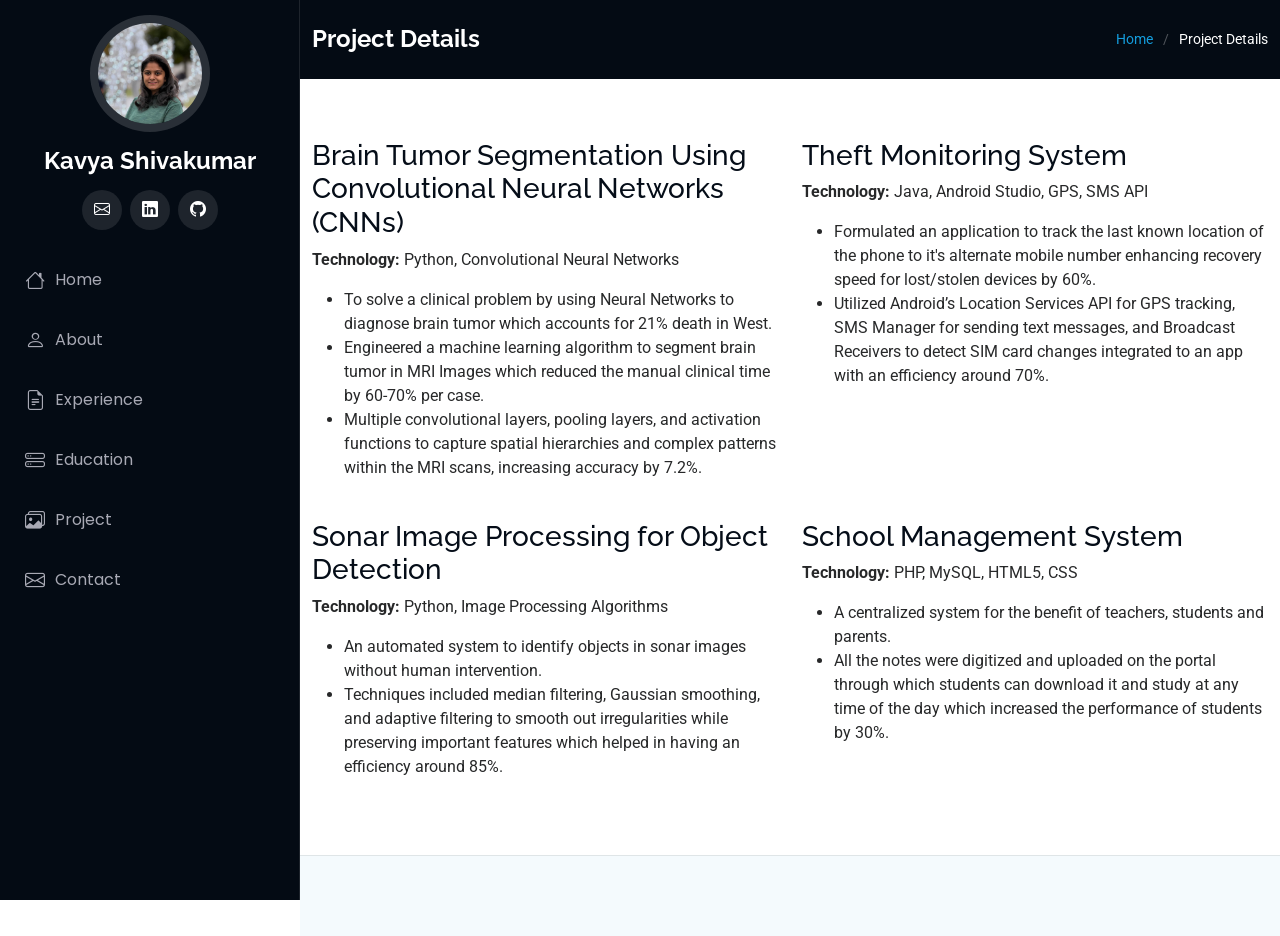
==== project-details.html @ 3470f000 "My portfolio" ====
<!DOCTYPE html>
<html lang="en">

<head>
  <meta charset="utf-8">
  <meta content="width=device-width, initial-scale=1.0" name="viewport">
  <title>Project Details</title>
  <meta content="" name="description">
  <meta content="" name="keywords">

  <!-- Favicons -->
  <link href="assets/img/favicon.png" rel="icon">
  <link href="assets/img/apple-touch-icon.png" rel="apple-touch-icon">

  <!-- Fonts -->
  <link href="https://fonts.googleapis.com" rel="preconnect">
  <link href="https://fonts.gstatic.com" rel="preconnect" crossorigin>
  <link href="https://fonts.googleapis.com/css2?family=Roboto:ital,wght@0,100;0,300;0,400;0,500;0,700;0,900;1,100;1,300;1,400;1,500;1,700;1,900&family=Poppins:ital,wght@0,100;0,200;0,300;0,400;0,500;0,600;0,700;0,800;0,900;1,100;1,200;1,300;1,400;1,500;1,600;1,700;1,800;1,900&family=Raleway:ital,wght@0,100;0,200;0,300;0,400;0,500;0,600;0,700;0,800;0,900;1,100;1,200;1,300;1,400;1,500;1,600;1,700;1,800;1,900&display=swap" rel="stylesheet">

  <!-- Vendor CSS Files -->
  <link href="assets/vendor/bootstrap/css/bootstrap.min.css" rel="stylesheet">
  <link href="assets/vendor/bootstrap-icons/bootstrap-icons.css" rel="stylesheet">
  <link href="assets/vendor/aos/aos.css" rel="stylesheet">
  <link href="assets/vendor/glightbox/css/glightbox.min.css" rel="stylesheet">
  <link href="assets/vendor/swiper/swiper-bundle.min.css" rel="stylesheet">

  <!-- Main CSS File -->
  <link href="assets/css/main.css" rel="stylesheet">
</head>

<body class="project-details-page">

  <header id="header" class="header dark-background d-flex flex-column">
    <i class="header-toggle d-xl-none bi bi-list"></i>

    <div class="profile-img">
      <img src="assets/img/my-profile-img.jpg" alt="" class="img-fluid rounded-circle">
    </div>

    <a href="index.html" class="logo d-flex align-items-center justify-content-center">
     
      <h1 class="sitename">Kavya Shivakumar</h1>
    </a>

    <div class="social-links text-center">
      
      <a href="mailto:kshivaku@gmu.com" class="mail"><i class="bi bi-envelope"></i></a>
      <a href="https://www.linkedin.com/in/kavya-shivakumar-26121996abc" class="linkedin"><i class="bi bi-linkedin"></i></a>
      <a href="https://github.com/kavya2696" class="github"><i class="bi bi-github"></i></a>
    </div>

    <nav id="navmenu" class="navmenu">
      <ul>
        <li><a href="index.html"><i class="bi bi-house navicon"></i>Home</a></li>
        <li><a href="index.html#about"><i class="bi bi-person navicon"></i> About</a></li>
        <li><a href="index.html#experience"><i class="bi bi-file-earmark-text navicon"></i> Experience</a></li>
        <li><a href="index.html#education"><i class="bi bi-hdd-stack navicon"></i>  Education</a></li>
        <li><a href="index.html#project"><i class="bi bi-images navicon"></i> Project</a></li>
        <li><a href="index.html#contact"><i class="bi bi-envelope navicon"></i> Contact</a></li>
      </ul>
    </nav>

  </header>

  <main class="main">

    <!-- Page Title -->
    <div class="page-title dark-background">
      <div class="container d-lg-flex justify-content-between align-items-center">
        <h1 class="mb-2 mb-lg-0">Project Details</h1>
        <nav class="breadcrumbs">
          <ol>
            <li><a href="index.html">Home</a></li>
            <li class="current">Project Details</li>
          </ol>
        </nav>
      </div>
    </div><!-- End Page Title -->

 <!-- Service Details Section -->
<section id="project-details" class="project-details section">
  <div class="container">
    <div class="row gy-4">

      <!-- Project 1 - Brain Tumor Segmentation -->
      <div class="col-lg-6" data-aos="fade-up" data-aos-delay="100" id="brain-tumor-segmentation">
        <h3>Brain Tumor Segmentation Using Convolutional Neural Networks (CNNs)</h3>
        <p><strong>Technology:</strong> Python, Convolutional Neural Networks</p>
        <ul>
          <li>To solve a clinical problem by using Neural Networks to diagnose brain tumor which accounts for 21% death in West. </li>
          <li>Engineered a machine learning algorithm to segment brain tumor in MRI Images which reduced the manual clinical time by 
            60-70% per case.</li>
          <li>Multiple convolutional layers, pooling layers, and activation functions to capture spatial hierarchies and complex patterns 
            within the MRI scans, increasing accuracy by 7.2%.</li>
          </ul>
      </div>

      <!-- Project 2 - Theft Monitoring -->
      <div class="col-lg-6" data-aos="fade-up" data-aos-delay="200" id="theft-monitoring">
        <h3>Theft Monitoring System</h3>
        <p><strong>Technology:</strong> Java, Android Studio, GPS, SMS API</p>
        <ul>
          <li>Formulated an application to track the last known location of the phone to it's alternate mobile number enhancing recovery 
            speed for lost/stolen devices by 60%.</li>
          <li>Utilized Android’s Location Services API for GPS tracking, SMS Manager for sending text messages, and Broadcast Receivers 
              to detect SIM card changes integrated to an app with an efficiency around 70%. </li>
        </ul>
      </div>

      <!-- Project 3 - Sonar Image Processing -->
      <div class="col-lg-6" data-aos="fade-up" data-aos-delay="300" id="sonar-image-processing">
        <h3>Sonar Image Processing for Object Detection</h3>
        <p><strong>Technology:</strong> Python, Image Processing Algorithms</p>
        <ul><li>
          An automated system to identify objects in sonar images without human intervention. 
        </li>
        <li>Techniques included median filtering, Gaussian smoothing, and adaptive filtering to smooth out irregularities while preserving 
          important features which helped in having an efficiency around 85%. </li>
      </ul>
      </div>

      <!-- Project 4 - School Management System -->
      <div class="col-lg-6" data-aos="fade-up" data-aos-delay="400" id="school-management">
        <h3>School Management System</h3>
        <p><strong>Technology:</strong> PHP, MySQL, HTML5, CSS</p>
        <ul>
          <li>A centralized system for the benefit of teachers, students and parents.</li>
          <li> All the notes were digitized and uploaded on the portal 
            through which students can download it and study at any time of the day which increased the performance of students by 30%.</li>
        </ul>
      </div>

    </div>
  </div>
</section><!-- /Service Details Section -->
 </main>

  <footer id="footer" class="footer position-relative light-background">

   
  </footer>

  <!-- Scroll Top -->
  <a href="#" id="scroll-top" class="scroll-top d-flex align-items-center justify-content-center"><i class="bi bi-arrow-up-short"></i></a>

  <!-- Preloader -->
  <div id="preloader"></div>

  <!-- Vendor JS Files -->
  <script src="assets/vendor/bootstrap/js/bootstrap.bundle.min.js"></script>
  <script src="assets/vendor/php-email-form/validate.js"></script>
  <script src="assets/vendor/aos/aos.js"></script>
  <script src="assets/vendor/typed.js/typed.umd.js"></script>
  <script src="assets/vendor/purecounter/purecounter_vanilla.js"></script>
  <script src="assets/vendor/waypoints/noframework.waypoints.js"></script>
  <script src="assets/vendor/glightbox/js/glightbox.min.js"></script>
  <script src="assets/vendor/imagesloaded/imagesloaded.pkgd.min.js"></script>
  <script src="assets/vendor/isotope-layout/isotope.pkgd.min.js"></script>
  <script src="assets/vendor/swiper/swiper-bundle.min.js"></script>

  <!-- Main JS File -->
  <script src="assets/js/main.js"></script>

</body>

</html>
---- assets/css/main.css ----
/*--------------------------------------------------------------
# Font & Color Variables
# Help: https://bootstrapmade.com/color-system/
--------------------------------------------------------------*/
/* Fonts */
:root {
  --default-font: "Roboto",  system-ui, -apple-system, "Segoe UI", Roboto, "Helvetica Neue", Arial, "Noto Sans", "Liberation Sans", sans-serif, "Apple Color Emoji", "Segoe UI Emoji", "Segoe UI Symbol", "Noto Color Emoji";
  --heading-font: "Raleway",  sans-serif;
  --nav-font: "Poppins",  sans-serif;
}

/* Global Colors - The following color variables are used throughout the website. Updating them here will change the color scheme of the entire website */
:root { 
  --background-color: #ffffff; /* Background color for the entire website, including individual sections */
  --default-color: #272829; /* Default color used for the majority of the text content across the entire website */
  --heading-color: #050d18; /* Color for headings, subheadings and title throughout the website */
  --accent-color: #149ddd; /* Accent color that represents your brand on the website. It's used for buttons, links, and other elements that need to stand out */
  --surface-color: #ffffff; /* The surface color is used as a background of boxed elements within sections, such as cards, icon boxes, or other elements that require a visual separation from the global background. */
  --contrast-color: #ffffff; /* Contrast color for text, ensuring readability against backgrounds of accent, heading, or default colors. */
}

/* Nav Menu Colors - The following color variables are used specifically for the navigation menu. They are separate from the global colors to allow for more customization options */
:root {
  --nav-color: #a8a9b4;  /* The default color of the main navmenu links */
  --nav-hover-color: #ffffff; /* Applied to main navmenu links when they are hovered over or active */
  --nav-mobile-background-color: #040b14; /* Used as the background color for mobile navigation menu */
  --nav-dropdown-background-color: #040b14; /* Used as the background color for dropdown items that appear when hovering over primary navigation items */
  --nav-dropdown-color: #a8a9b4; /* Used for navigation links of the dropdown items in the navigation menu. */
  --nav-dropdown-hover-color: #ffffff; /* Similar to --nav-hover-color, this color is applied to dropdown navigation links when they are hovered over. */
}

/* Color Presets - These classes override global colors when applied to any section or element, providing reuse of the sam color scheme. */

.light-background {
  --background-color: #f4fafd;
  --surface-color: #ffffff;
}

.dark-background {
  --background-color: #040b14;
  --default-color: #ffffff;
  --heading-color: #ffffff;
  --surface-color: #151f2b;
  --contrast-color: #ffffff;
}

/* Smooth scroll */
:root {
  scroll-behavior: smooth;
}

/*--------------------------------------------------------------
# General Styling & Shared Classes
--------------------------------------------------------------*/
body {
  color: var(--default-color);
  background-color: var(--background-color);
  font-family: var(--default-font);
}


a {
  color: var(--accent-color);
  text-decoration: none;
  transition: 0.3s;
}

a:hover {
  color: color-mix(in srgb, var(--accent-color), transparent 25%);
  text-decoration: none;
}

h1,
h2,
h3,
h4,
h5,
h6 {
  color: var(--heading-color);
  font-family: var(--heading-font);
}

/* PHP Email Form Messages
------------------------------*/
.php-email-form .error-message {
  display: none;
  background: #df1529;
  color: #ffffff;
  text-align: left;
  padding: 15px;
  margin-bottom: 24px;
  font-weight: 600;
}

.php-email-form .sent-message {
  display: none;
  color: #ffffff;
  background: #059652;
  text-align: center;
  padding: 15px;
  margin-bottom: 24px;
  font-weight: 600;
}

.php-email-form .loading {
  display: none;
  background: var(--surface-color);
  text-align: center;
  padding: 15px;
  margin-bottom: 24px;
}

.php-email-form .loading:before {
  content: "";
  display: inline-block;
  border-radius: 50%;
  width: 24px;
  height: 24px;
  margin: 0 10px -6px 0;
  border: 3px solid var(--accent-color);
  border-top-color: var(--surface-color);
  animation: php-email-form-loading 1s linear infinite;
}

@keyframes php-email-form-loading {
  0% {
    transform: rotate(0deg);
  }

  100% {
    transform: rotate(360deg);
  }
}

/*--------------------------------------------------------------
# Global Header
--------------------------------------------------------------*/
.header {
  color: var(--default-color);
  background-color: var(--background-color);
  position: fixed;
  top: 0;
  left: 0;
  bottom: 0;
  padding: 0 15px;
  width: 300px;
  transition: all ease-in-out 0.3s;
  overflow-y: auto;
  z-index: 997;
  border-right: 1px solid color-mix(in srgb, var(--default-color), transparent 90%);
}

.header .profile-img img {
  margin: 15px auto;
  display: block;
  width: 120px;
  border: 8px solid color-mix(in srgb, var(--default-color), transparent 85%);
}

.header .logo {
  line-height: 1;
  margin-bottom: 15px;
}

.header .logo img {
  max-height: 32px;
  margin-right: 8px;
}

.header .logo h1 {
  font-size: 24px;
  margin: 0;
  font-weight: 700;
  color: var(--heading-color);
}

.header .social-links {
  margin: 0 0 20px 0;
}

.header .social-links a {
  font-size: 16px;
  display: inline-flex;
  align-items: center;
  justify-content: center;
  background: color-mix(in srgb, var(--default-color), transparent 90%);
  color: var(--default-color);
  margin: 0 2px;
  border-radius: 50%;
  text-align: center;
  width: 40px;
  height: 40px;
  transition: 0.3s;
}

.header .social-links a:hover {
  color: var(--contrast-color);
  background: var(--accent-color);
}

@media (min-width: 1200px) {

  .header~main,
  .header~#footer {
    margin-left: 300px;
  }
}

@media (max-width: 1199px) {
  .header {
    left: -100%;
  }
}

.header.header-show {
  left: 0;
}

.header .header-toggle {
  color: var(--contrast-color);
  background-color: var(--accent-color);
  font-size: 22px;
  display: flex;
  align-items: center;
  justify-content: center;
  width: 40px;
  height: 40px;
  border-radius: 50%;
  cursor: pointer;
  position: fixed;
  top: 15px;
  right: 15px;
  z-index: 9999;
  transition: background-color 0.3s;
}

.header .header-toggle:hover {
  color: var(--contrast-color);
  background-color: color-mix(in srgb, var(--accent-color) 90%, white 15%);
}

/*--------------------------------------------------------------
# Navigation Menu
--------------------------------------------------------------*/
.mobile-nav-toggle {
  display: none;
}

.navmenu {
  padding: 0;
  z-index: 9997;
}

.navmenu ul {
  list-style: none;
  padding: 0 0 20px 0;
  margin: 0;
}

.navmenu a,
.navmenu a:focus {
  color: var(--nav-color);
  padding: 15px 10px;
  font-family: var(--nav-font);
  font-size: 16px;
  font-weight: 400;
  display: flex;
  align-items: center;
  white-space: nowrap;
  transition: 0.3s;
  width: 100%;
}

.navmenu a .navicon,
.navmenu a:focus .navicon {
  font-size: 20px;
  margin-right: 10px;
}

.navmenu a .toggle-dropdown,
.navmenu a:focus .toggle-dropdown {
  font-size: 12px;
  line-height: 0;
  margin-left: auto;
  width: 30px;
  height: 30px;
  display: flex;
  align-items: center;
  justify-content: center;
  border-radius: 50%;
  transition: 0.3s;
  flex-shrink: 0;
  background-color: color-mix(in srgb, var(--accent-color), transparent 90%);
}

.navmenu a .toggle-dropdown:hover,
.navmenu a:focus .toggle-dropdown:hover {
  background-color: var(--accent-color);
  color: var(--contrast-color);
}

.navmenu a:hover,
.navmenu .active,
.navmenu .active:focus {
  color: var(--nav-hover-color);
}

.navmenu a:hover .navicon,
.navmenu .active .navicon,
.navmenu .active:focus .navicon {
  color: var(--accent-color);
}

.navmenu .active .toggle-dropdown,
.navmenu .active:focus .toggle-dropdown {
  background-color: var(--accent-color);
  color: var(--contrast-color);
  transform: rotate(180deg);
}

.navmenu .dropdown {
  display: block;
}

.navmenu .dropdown a,
.navmenu .dropdown a:focus {
  color: --nav-dropdown-color;
}

.navmenu .dropdown a:hover,
.navmenu .dropdown .active,
.navmenu .dropdown .active:focus {
  color: var(--nav-dropdown-hover-color);
}

.navmenu .dropdown ul {
  position: static;
  display: none;
  z-index: 99;
  padding: 5px 10px;
  margin: 5px 10px;
  background-color: var(--nav-dropdown-background-color);
  border: 1px solid color-mix(in srgb, var(--default-color), transparent 90%);
  box-shadow: none;
  transition: all 0.5s ease-in-out;
}

.navmenu .dropdown ul ul {
  background-color: rgba(33, 37, 41, 0.1);
}

.navmenu .dropdown>.dropdown-active {
  display: block;
  background-color: rgba(33, 37, 41, 0.03);
}



/*--------------------------------------------------------------
# Global Footer
--------------------------------------------------------------*/
.footer {
  color: var(--default-color);
  background-color: var(--background-color);
  font-size: 14px;
  padding: 40px 0;
  position: relative;
  border-top: 1px solid color-mix(in srgb, var(--default-color), transparent 90%);
}

.footer .copyright p {
  margin-bottom: 0;
}

.footer .credits {
  margin-top: 4px;
  font-size: 13px;
  text-align: center;
}

/*--------------------------------------------------------------
# Preloader
--------------------------------------------------------------*/
#preloader {
  position: fixed;
  inset: 0;
  z-index: 999999;
  overflow: hidden;
  background: var(--background-color);
  transition: all 0.6s ease-out;
}

#preloader:before {
  content: "";
  position: fixed;
  top: calc(50% - 30px);
  left: calc(50% - 30px);
  border: 6px solid #ffffff;
  border-color: var(--accent-color) transparent var(--accent-color) transparent;
  border-radius: 50%;
  width: 60px;
  height: 60px;
  animation: animate-preloader 1.5s linear infinite;
}

@keyframes animate-preloader {
  0% {
    transform: rotate(0deg);
  }

  100% {
    transform: rotate(360deg);
  }
}

/*--------------------------------------------------------------
# Scroll Top Button
--------------------------------------------------------------*/
.scroll-top {
  position: fixed;
  visibility: hidden;
  opacity: 0;
  right: 15px;
  bottom: -15px;
  z-index: 99999;
  background-color: var(--accent-color);
  width: 44px;
  height: 44px;
  border-radius: 50px;
  transition: all 0.4s;
}

.scroll-top i {
  font-size: 24px;
  color: var(--contrast-color);
  line-height: 0;
}

.scroll-top:hover {
  background-color: color-mix(in srgb, var(--accent-color), transparent 20%);
  color: var(--contrast-color);
}

.scroll-top.active {
  visibility: visible;
  opacity: 1;
  bottom: 15px;
}

/*--------------------------------------------------------------
# Disable aos animation delay on mobile devices
--------------------------------------------------------------*/
@media screen and (max-width: 768px) {
  [data-aos-delay] {
    transition-delay: 0 !important;
  }
}

/*--------------------------------------------------------------
# Global Page Titles & Breadcrumbs
--------------------------------------------------------------*/
.page-title {
  color: var(--default-color);
  background-color: var(--background-color);
  padding: 25px 0;
  position: relative;
}

.page-title h1 {
  font-size: 24px;
  font-weight: 700;
}

.page-title .breadcrumbs ol {
  display: flex;
  flex-wrap: wrap;
  list-style: none;
  padding: 0;
  margin: 0;
  font-size: 14px;
  font-weight: 400;
}

.page-title .breadcrumbs ol li+li {
  padding-left: 10px;
}

.page-title .breadcrumbs ol li+li::before {
  content: "/";
  display: inline-block;
  padding-right: 10px;
  color: color-mix(in srgb, var(--default-color), transparent 70%);
}

/*--------------------------------------------------------------
# Global Sections
--------------------------------------------------------------*/
section,
.section {
  color: var(--default-color);
  background-color: var(--background-color);
  padding: 60px 0;
  overflow: clip;
}

/*--------------------------------------------------------------
# Global Section Titles
--------------------------------------------------------------*/
.section-title {
  padding-bottom: 60px;
  position: relative;
}

.section-title h2 {
  font-size: 32px;
  font-weight: 700;
  margin-bottom: 20px;
  padding-bottom: 20px;
  position: relative;
}

.section-title h2:after {
  content: "";
  position: absolute;
  display: block;
  width: 50px;
  height: 3px;
  background: var(--accent-color);
  left: 0;
  bottom: 0;
}

.section-title p {
  margin-bottom: 0;
}

/*--------------------------------------------------------------
# Hero Section
--------------------------------------------------------------*/
.hero {
  width: 100%;
  min-height: 100vh;
  position: relative;
  padding: 80px 0;
  display: flex;
  align-items: center;
  justify-content: center;
}

.hero img {
  position: absolute;
  inset: 0;
  display: block;
  width: 100%;
  height: 100%;
  object-fit: cover;
  z-index: 1;
}

.hero:before {
  content: "";
  background: color-mix(in srgb, var(--background-color), transparent 70%);
  position: absolute;
  inset: 0;
  z-index: 2;
}

.hero .container {
  position: relative;
  z-index: 3;
}

.hero h2 {
  margin: 0;
  font-size: 64px;
  font-weight: 700;
}

.hero p {
  margin: 5px 0 0 0;
  font-size: 26px;
}

.hero p span {
  letter-spacing: 1px;
  border-bottom: 2px solid var(--accent-color);
}

.hero .social-links {
  margin-top: 25px;
}

.hero .social-links a {
  font-size: 24px;
  display: inline-block;
  color: color-mix(in srgb, var(--default-color), transparent 50%);
  line-height: 1;
  margin-right: 20px;
  transition: 0.3s;
}

.hero .social-links a:hover {
  color: var(--accent-color);
}

@media (max-width: 768px) {
  .hero h2 {
    font-size: 32px;
  }

  .hero p {
    font-size: 20px;
  }
}

/*--------------------------------------------------------------
# About Section
--------------------------------------------------------------*/
.about .content h2 {
  font-weight: 700;
  font-size: 24px;
}

.about .content ul {
  list-style: none;
  padding: 0;
}

.about .content ul li {
  margin-bottom: 20px;
  display: flex;
  align-items: center;
}

.about .content ul strong {
  margin-right: 10px;
}

.about .content ul i {
  font-size: 16px;
  margin-right: 5px;
  color: var(--accent-color);
  line-height: 0;
}

/*--------------------------------------------------------------
# Stats Section
--------------------------------------------------------------*/
.stats .stats-item {
  padding: 30px;
  width: 100%;
}

.stats .stats-item i {
  color: var(--accent-color);
  display: block;
  font-size: 44px;
  float: left;
  line-height: 0;
}

.stats .stats-item .purecounter {
  color: var(--heading-color);
  font-size: 48px;
  line-height: 40px;
  display: block;
  font-weight: 700;
  margin-left: 60px;
}

.stats .stats-item p {
  color: color-mix(in srgb, var(--default-color), transparent 40%);
  padding: 15px 0 0 0;
  margin: 0 0 0 60px;
  font-family: var(--heading-font);
  font-size: 14px;
}

/*--------------------------------------------------------------
# Skills Section
--------------------------------------------------------------*/
.skills .progress {
  height: 60px;
  display: block;
  background: none;
  border-radius: 0;
}

.skills .progress .skill {
  color: var(--heading-color);
  padding: 0;
  margin: 0 0 6px 0;
  text-transform: uppercase;
  display: block;
  font-weight: 600;
  font-family: var(--heading-font);
}

.skills .progress .skill .val {
  float: right;
  font-style: normal;
}

.skills .progress-bar-wrap {
  background: color-mix(in srgb, var(--default-color), transparent 90%);
  height: 10px;
}

.skills .progress-bar {
  width: 1px;
  height: 10px;
  transition: 0.9s;
  background-color: var(--accent-color);
}

/*--------------------------------------------------------------
# Resume Section
--------------------------------------------------------------*/
.resume .resume-title {
  color: var(--heading-color);
  font-size: 26px;
  font-weight: 700;
  margin-top: 20px;
  margin-bottom: 20px;
}

.resume .resume-item {
  padding: 0 0 20px 20px;
  margin-top: -2px;
  border-left: 2px solid var(--accent-color);
  position: relative;
}

.resume .resume-item h4 {
  line-height: 18px;
  font-size: 18px;
  font-weight: 600;
  text-transform: uppercase;
  color: color-mix(in srgb, var(--default-color), transparent 20%);
  margin-bottom: 10px;
}

.resume .resume-item h5 {
  font-size: 16px;
  padding: 5px 15px;
  display: inline-block;
  font-weight: 600;
  margin-bottom: 10px;
}

.resume .resume-item ul {
  padding-left: 20px;
}

.resume .resume-item ul li {
  padding-bottom: 10px;
}

.resume .resume-item:last-child {
  padding-bottom: 0;
}

.resume .resume-item::before {
  content: "";
  position: absolute;
  width: 16px;
  height: 16px;
  border-radius: 50px;
  left: -9px;
  top: 0;
  background: var(--background-color);
  border: 2px solid var(--accent-color);
}

/*--------------------------------------------------------------
# Portfolio Section
--------------------------------------------------------------*/
.portfolio .portfolio-filters {
  padding: 0;
  margin: 0 auto 20px auto;
  list-style: none;
  text-align: center;
}

.portfolio .portfolio-filters li {
  cursor: pointer;
  display: inline-block;
  padding: 0;
  font-size: 14px;
  font-weight: 400;
  margin: 0 10px;
  line-height: 1;
  text-transform: uppercase;
  margin-bottom: 10px;
  transition: all 0.3s ease-in-out;
}

.portfolio .portfolio-filters li:hover,
.portfolio .portfolio-filters li.filter-active {
  color: var(--accent-color);
}

.portfolio .portfolio-filters li:first-child {
  margin-left: 0;
}

.portfolio .portfolio-filters li:last-child {
  margin-right: 0;
}

@media (max-width: 575px) {
  .portfolio .portfolio-filters li {
    font-size: 14px;
    margin: 0 5px;
  }
}

.portfolio .portfolio-content {
  position: relative;
  overflow: hidden;
}

.portfolio .portfolio-content img {
  transition: 0.3s;
}

.portfolio .portfolio-content .portfolio-info {
  opacity: 0;
  position: absolute;
  inset: 0;
  z-index: 3;
  transition: all ease-in-out 0.3s;
  background: rgba(0, 0, 0, 0.6);
  padding: 15px;
}

.portfolio .portfolio-content .portfolio-info h4 {
  font-size: 14px;
  padding: 5px 10px;
  font-weight: 400;
  color: #ffffff;
  display: inline-block;
  background-color: var(--accent-color);
}

.portfolio .portfolio-content .portfolio-info p {
  position: absolute;
  bottom: 10px;
  text-align: center;
  display: inline-block;
  left: 0;
  right: 0;
  font-size: 16px;
  font-weight: 600;
  color: rgba(255, 255, 255, 0.8);
}

.portfolio .portfolio-content .portfolio-info .preview-link,
.portfolio .portfolio-content .portfolio-info .details-link {
  position: absolute;
  left: calc(50% - 40px);
  font-size: 26px;
  top: calc(50% - 14px);
  color: #fff;
  transition: 0.3s;
  line-height: 1.2;
}

.portfolio .portfolio-content .portfolio-info .preview-link:hover,
.portfolio .portfolio-content .portfolio-info .details-link:hover {
  color: var(--accent-color);
}

.portfolio .portfolio-content .portfolio-info .details-link {
  left: 50%;
  font-size: 34px;
  line-height: 0;
}

.portfolio .portfolio-content:hover .portfolio-info {
  opacity: 1;
}

.portfolio .portfolio-content:hover img {
  transform: scale(1.1);
}

/*--------------------------------------------------------------
# Services Section
--------------------------------------------------------------*/
.project .project-item {
  position: relative;
}

.project .project-item .icon {
  background: var(--accent-color);
  display: flex;
  align-items: center;
  justify-content: center;
  width: 54px;
  height: 54px;
  border-radius: 50%;
  transition: 0.5s;
  border: 1px solid var(--accent-color);
  margin-right: 20px;
}

.project .project-item .icon i {
  color: var(--contrast-color);
  font-size: 24px;
  line-height: 0;
}

.project .project-item:hover .icon {
  background: var(--surface-color);
}

.project .project-item:hover .icon i {
  color: var(--accent-color);
}

.project .project-item .title {
  font-weight: 700;
  margin-bottom: 15px;
  font-size: 18px;
}

.project .project-item .title a {
  color: var(--heading-color);
}

.project .project-item .title a:hover {
  color: var(--accent-color);
}

.project .project-item .description {
  line-height: 24px;
  font-size: 14px;
}
/*--------------------------------------------------------------
# Contact Section
--------------------------------------------------------------*/
.contact .info-wrap {
  background-color: var(--surface-color);
  box-shadow: 0px 0px 20px rgba(0, 0, 0, 0.1);
  padding: 15px;
}

@media (max-width: 575px) {
  .contact .info-wrap {
    padding: 20px;
  }
}

.contact .info-item {
  margin-bottom: 20px;
}

.contact .btn{
  display: block;
  margin: 10px 0;
  width: fit-content;
  border: 1px solid #489dd1;
  padding: 14px 50px;
  border-radius: 6px;
  text-decoration: none;
  color: #171616;
  transition: background 0.5s;
}

.contact .btn:hover{
  background: #489dd1;
}

.contact .container {
  padding: 10; /* Reduced from 30px to 20px (adjust as needed) */
}


.contact .info-item i {
  font-size: 20px;
  color: var(--accent-color);
  background: color-mix(in srgb, var(--accent-color), transparent 92%);
  width: 44px;
  height: 44px;
  display: flex;
  justify-content: center;
  align-items: center;
  border-radius: 50px;
  transition: all 0.3s ease-in-out;
  margin-right: 15px;
  margin-bottom: 10px;
}


.contact .info-item h3 {
  padding: 0;
  font-size: 18px;
  font-weight: 700;
  margin-bottom: 5px;
}

.contact .info-item p {
  padding: 0;
  margin-bottom: 0;
  font-size: 14px;
}

.contact .info-item:hover i {
  background: var(--accent-color);
  color: var(--contrast-color);
}

.contact .php-email-form {
  background-color: var(--surface-color);
  height: 100%;
  padding: 30px;
  box-shadow: 0px 0px 20px rgba(0, 0, 0, 0.1);
}

@media (max-width: 575px) {
  .contact .php-email-form {
    padding: 20px;
  }
}


.contact .formbtn{
  display: block;
  margin: 20px auto;
  width: fit-content;
  border: 1px solid #489dd1;
  padding: 14px 50px;
  border-radius: 6px;
  text-decoration: none;
  color: #171616;
  transition: background 0.5s;
}

.contact .formbtn:hover{
  background: #489dd1;
}

.contact #msg{
  color : #489dd1;
  text-align: center;  /* Centers the text inside the msg */
  margin: 20px auto;  /* Ensures that the message is centered horizontally */
  display: block;
  width: 80%;  /* Optional: Adjust width if needed */
  max-width: 600px;  /* Optional: Limits the max width */
}
.contact .php-email-form input[type=text],
.contact .php-email-form input[type=email],
.contact .php-email-form textarea {
  font-size: 14px;
  padding: 10px 15px;
  box-shadow: none;
  border-radius: 0;
  color: var(--default-color);
  background-color: var(--surface-color);
  border-color: color-mix(in srgb, var(--default-color), transparent 80%);
}

.contact .php-email-form input[type=text]:focus,
.contact .php-email-form input[type=email]:focus,
.contact .php-email-form textarea:focus {
  border-color: var(--accent-color);
}

.contact .php-email-form input[type=text]::placeholder,
.contact .php-email-form input[type=email]::placeholder,
.contact .php-email-form textarea::placeholder {
  color: color-mix(in srgb, var(--default-color), transparent 70%);
}

.contact .php-email-form button[type=submit] {
  color: var(--contrast-color);
  background: var(--accent-color);
  border: 0;
  padding: 10px 30px;
  transition: 0.4s;
  border-radius: 50px;
}

.contact .php-email-form button[type=submit]:hover {
  background: color-mix(in srgb, var(--accent-color), transparent 25%);
}
/*--------------------------------------------------------------
# Service Details Section
--------------------------------------------------------------*/
.service-details .services-list {
  padding: 10px 30px;
  border: 1px solid color-mix(in srgb, var(--default-color), transparent 90%);
  margin-bottom: 20px;
}

.service-details .services-list a {
  display: block;
  line-height: 1;
  padding: 8px 0 8px 15px;
  border-left: 3px solid color-mix(in srgb, var(--default-color), transparent 70%);
  margin: 20px 0;
  color: color-mix(in srgb, var(--default-color), transparent 20%);
  transition: 0.3s;
}

.service-details .services-list a.active {
  color: var(--heading-color);
  font-weight: 700;
  border-color: var(--accent-color);
}

.service-details .services-list a:hover {
  border-color: var(--accent-color);
}

.service-details .services-img {
  margin-bottom: 20px;
}

.service-details h3 {
  font-size: 26px;
  font-weight: 700;
}

.service-details h4 {
  font-size: 20px;
  font-weight: 700;
}

.service-details p {
  font-size: 15px;
}

.service-details ul {
  list-style: none;
  padding: 0;
  font-size: 15px;
}

.service-details ul li {
  padding: 5px 0;
  display: flex;
  align-items: center;
}

.service-details ul i {
  font-size: 20px;
  margin-right: 8px;
  color: var(--accent-color);
}
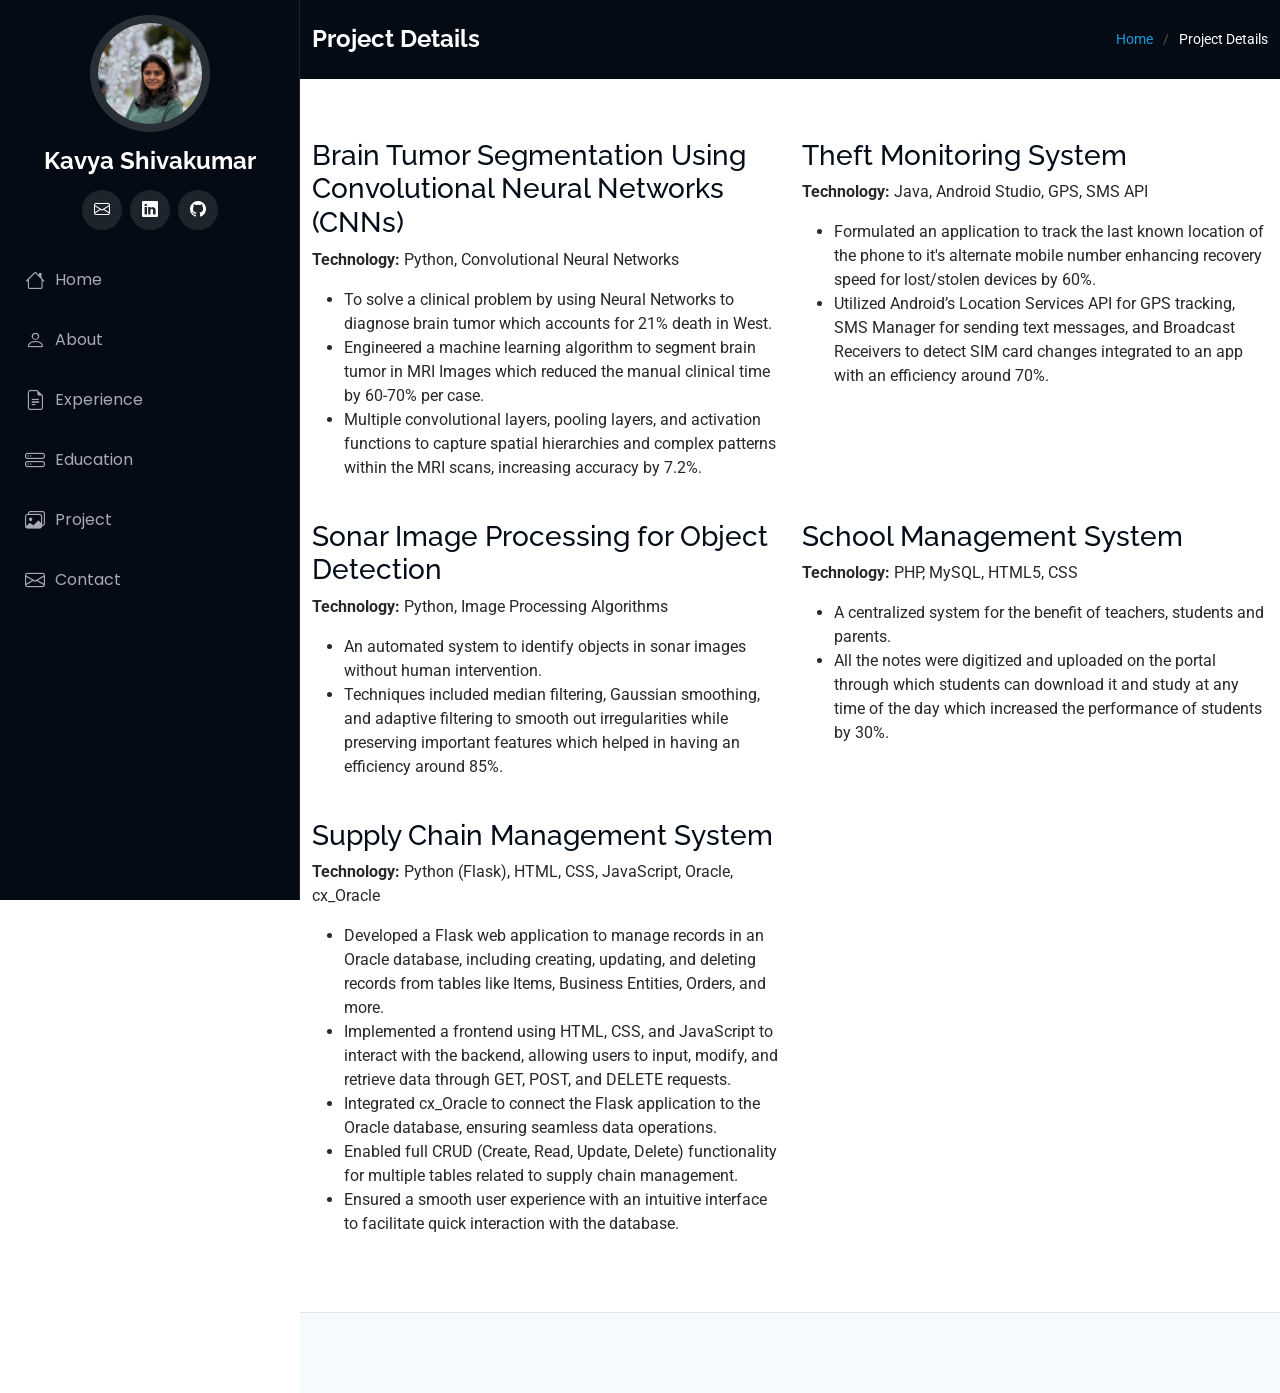
==== commit 3fd04bec: "Added new project" ====
--- a/project-details.html
+++ b/project-details.html
@@ -130,6 +130,19 @@
         </ul>
       </div>
 
+      <!-- Project 4 - Supply Chain Management System  -->
+      <div class="col-lg-6" data-aos="fade-up" data-aos-delay="100" id="brain-tumor-segmentation">
+        <h3>Supply Chain Management System </h3>
+        <p><strong>Technology:</strong> Python (Flask), HTML, CSS, JavaScript, Oracle, cx_Oracle</p>
+        <ul>
+          <li>Developed a Flask web application to manage records in an Oracle database, including creating, updating, and deleting records from tables like Items, Business Entities, Orders, and more.</li>
+          <li>Implemented a frontend using HTML, CSS, and JavaScript to interact with the backend, allowing users to input, modify, and retrieve data through GET, POST, and DELETE requests.</li>
+          <li>Integrated cx_Oracle to connect the Flask application to the Oracle database, ensuring seamless data operations.</li>
+          <li>Enabled full CRUD (Create, Read, Update, Delete) functionality for multiple tables related to supply chain management.</li>
+          <li>Ensured a smooth user experience with an intuitive interface to facilitate quick interaction with the database.</li>
+          </ul>
+      </div>
+
     </div>
   </div>
 </section><!-- /Service Details Section -->
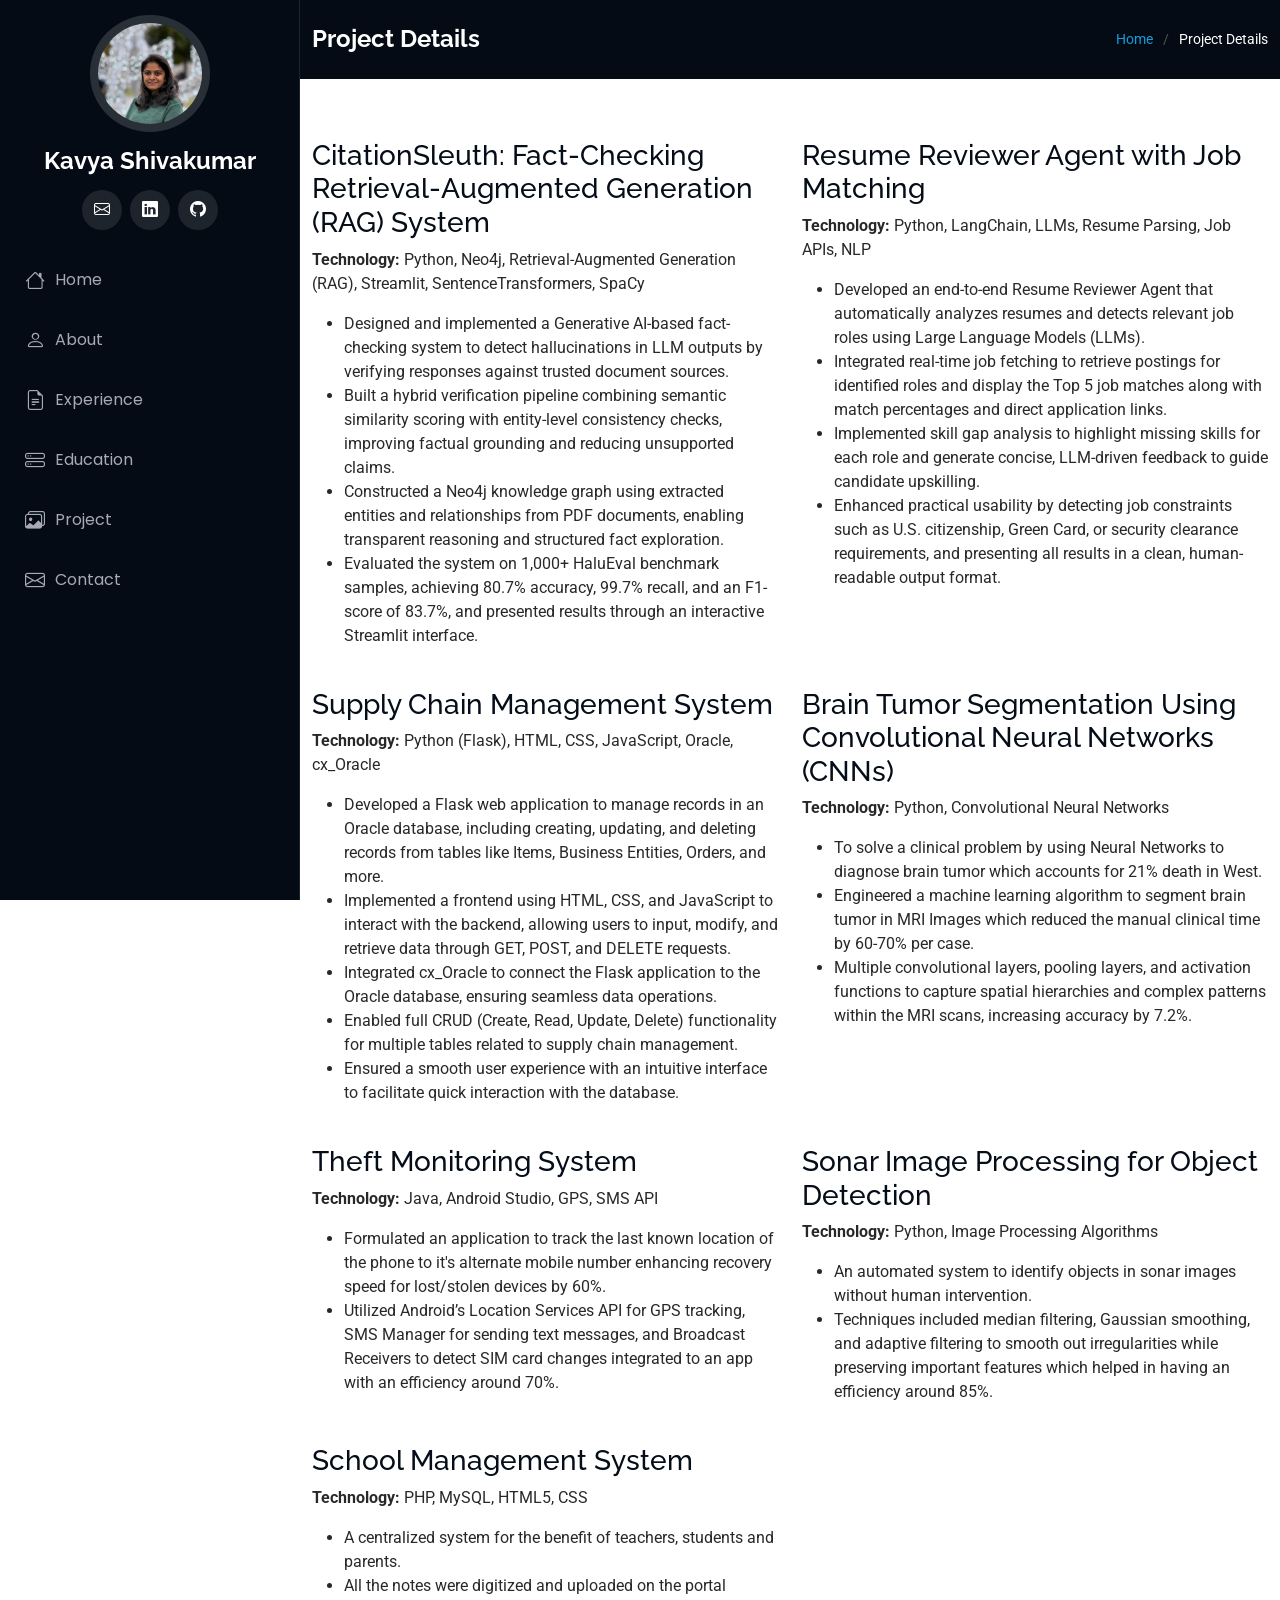
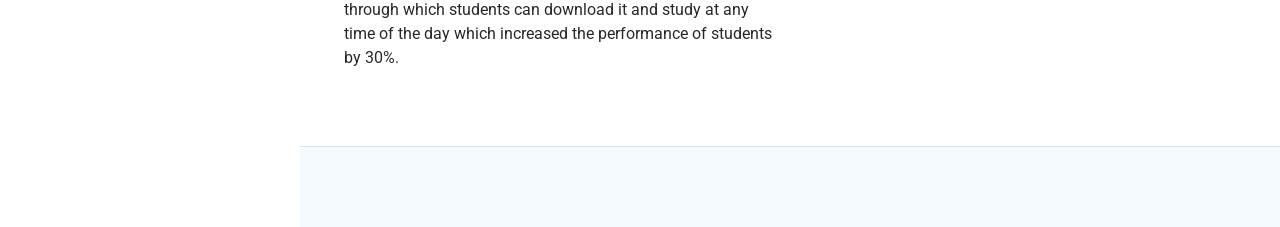
==== commit fe570abf: "Updated project section" ====
--- a/project-details.html
+++ b/project-details.html
@@ -82,7 +82,44 @@
   <div class="container">
     <div class="row gy-4">
 
-      <!-- Project 1 - Brain Tumor Segmentation -->
+       <!-- Project 1 - CitationSleuth -->
+      <div class="col-lg-6" data-aos="fade-up" data-aos-delay="100" id="  ">
+        <h3>CitationSleuth: Fact-Checking Retrieval-Augmented Generation (RAG) System</h3>
+        <p><strong>Technology:</strong> Python, Neo4j, Retrieval-Augmented Generation (RAG), Streamlit, SentenceTransformers, SpaCy</p>
+        <ul>
+          <li>Designed and implemented a Generative AI-based fact-checking system to detect hallucinations in LLM outputs by verifying responses against trusted document sources.</li>
+          <li>Built a hybrid verification pipeline combining semantic similarity scoring with entity-level consistency checks, improving factual grounding and reducing unsupported claims.</li>
+          <li>Constructed a Neo4j knowledge graph using extracted entities and relationships from PDF documents, enabling transparent reasoning and structured fact exploration.</li>
+          <li>Evaluated the system on 1,000+ HaluEval benchmark samples, achieving 80.7% accuracy, 99.7% recall, and an F1-score of 83.7%, and presented results through an interactive Streamlit interface.</li>
+        </ul>
+      </div>
+
+       <!-- Project 2 - Resume Reviewer Agent with Job Matching -->
+      <div class="col-lg-6" data-aos="fade-up" data-aos-delay="100" id="resume-review">
+        <h3>Resume Reviewer Agent with Job Matching</h3>
+        <p><strong>Technology:</strong> Python, LangChain, LLMs, Resume Parsing, Job APIs, NLP</p>
+        <ul>
+          <li>Developed an end-to-end Resume Reviewer Agent that automatically analyzes resumes and detects relevant job roles using Large Language Models (LLMs).</li>
+          <li>Integrated real-time job fetching to retrieve postings for identified roles and display the Top 5 job matches along with match percentages and direct application links.</li>
+          <li>Implemented skill gap analysis to highlight missing skills for each role and generate concise, LLM-driven feedback to guide candidate upskilling.</li>
+          <li>Enhanced practical usability by detecting job constraints such as U.S. citizenship, Green Card, or security clearance requirements, and presenting all results in a clean, human-readable output format.</li>
+          </ul>
+      </div>
+
+       <!-- Project 3 - Supply Chain Management System  -->
+      <div class="col-lg-6" data-aos="fade-up" data-aos-delay="100" id="brain-tumor-segmentation">
+        <h3>Supply Chain Management System </h3>
+        <p><strong>Technology:</strong> Python (Flask), HTML, CSS, JavaScript, Oracle, cx_Oracle</p>
+        <ul>
+          <li>Developed a Flask web application to manage records in an Oracle database, including creating, updating, and deleting records from tables like Items, Business Entities, Orders, and more.</li>
+          <li>Implemented a frontend using HTML, CSS, and JavaScript to interact with the backend, allowing users to input, modify, and retrieve data through GET, POST, and DELETE requests.</li>
+          <li>Integrated cx_Oracle to connect the Flask application to the Oracle database, ensuring seamless data operations.</li>
+          <li>Enabled full CRUD (Create, Read, Update, Delete) functionality for multiple tables related to supply chain management.</li>
+          <li>Ensured a smooth user experience with an intuitive interface to facilitate quick interaction with the database.</li>
+          </ul>
+      </div>
+
+      <!-- Project 4 - Brain Tumor Segmentation -->
       <div class="col-lg-6" data-aos="fade-up" data-aos-delay="100" id="brain-tumor-segmentation">
         <h3>Brain Tumor Segmentation Using Convolutional Neural Networks (CNNs)</h3>
         <p><strong>Technology:</strong> Python, Convolutional Neural Networks</p>
@@ -95,7 +132,9 @@
           </ul>
       </div>
 
-      <!-- Project 2 - Theft Monitoring -->
+      
+
+      <!-- Project 5 - Theft Monitoring -->
       <div class="col-lg-6" data-aos="fade-up" data-aos-delay="200" id="theft-monitoring">
         <h3>Theft Monitoring System</h3>
         <p><strong>Technology:</strong> Java, Android Studio, GPS, SMS API</p>
@@ -107,7 +146,7 @@
         </ul>
       </div>
 
-      <!-- Project 3 - Sonar Image Processing -->
+      <!-- Project 6 - Sonar Image Processing -->
       <div class="col-lg-6" data-aos="fade-up" data-aos-delay="300" id="sonar-image-processing">
         <h3>Sonar Image Processing for Object Detection</h3>
         <p><strong>Technology:</strong> Python, Image Processing Algorithms</p>
@@ -119,7 +158,7 @@
       </ul>
       </div>
 
-      <!-- Project 4 - School Management System -->
+      <!-- Project 7 - School Management System -->
       <div class="col-lg-6" data-aos="fade-up" data-aos-delay="400" id="school-management">
         <h3>School Management System</h3>
         <p><strong>Technology:</strong> PHP, MySQL, HTML5, CSS</p>
@@ -130,18 +169,7 @@
         </ul>
       </div>
 
-      <!-- Project 4 - Supply Chain Management System  -->
-      <div class="col-lg-6" data-aos="fade-up" data-aos-delay="100" id="brain-tumor-segmentation">
-        <h3>Supply Chain Management System </h3>
-        <p><strong>Technology:</strong> Python (Flask), HTML, CSS, JavaScript, Oracle, cx_Oracle</p>
-        <ul>
-          <li>Developed a Flask web application to manage records in an Oracle database, including creating, updating, and deleting records from tables like Items, Business Entities, Orders, and more.</li>
-          <li>Implemented a frontend using HTML, CSS, and JavaScript to interact with the backend, allowing users to input, modify, and retrieve data through GET, POST, and DELETE requests.</li>
-          <li>Integrated cx_Oracle to connect the Flask application to the Oracle database, ensuring seamless data operations.</li>
-          <li>Enabled full CRUD (Create, Read, Update, Delete) functionality for multiple tables related to supply chain management.</li>
-          <li>Ensured a smooth user experience with an intuitive interface to facilitate quick interaction with the database.</li>
-          </ul>
-      </div>
+     
 
     </div>
   </div>
--- a/assets/css/main.css
+++ b/assets/css/main.css
@@ -57,6 +57,16 @@
   background-color: var(--background-color);
   font-family: var(--default-font);
 }
+
+.cert-img {
+  display: block;
+  margin: 10px auto; /* centers horizontally */
+  max-width: 250px;
+  height: 200px;
+  object-fit: cover;
+  border-radius: 8px;
+}
+
 
 
 a {
@@ -590,6 +600,7 @@
   margin-top: 25px;
 }
 
+
 .hero .social-links a {
   font-size: 24px;
   display: inline-block;
@@ -726,7 +737,7 @@
 
 .resume .resume-item {
   padding: 0 0 20px 20px;
-  margin-top: -2px;
+  margin-top: 0;
   border-left: 2px solid var(--accent-color);
   position: relative;
 }
@@ -749,6 +760,7 @@
 }
 
 .resume .resume-item ul {
+  margin-bottom: 0;
   padding-left: 20px;
 }
 
@@ -757,7 +769,8 @@
 }
 
 .resume .resume-item:last-child {
-  padding-bottom: 0;
+  padding-bottom: 5px;
+  border-left: 2px solid var(--accent-color);
 }
 
 .resume .resume-item::before {
@@ -767,7 +780,7 @@
   height: 16px;
   border-radius: 50px;
   left: -9px;
-  top: 0;
+  top: 5px;
   background: var(--background-color);
   border: 2px solid var(--accent-color);
 }
@@ -1027,7 +1040,7 @@
 
 .contact .formbtn{
   display: block;
-  margin: 20px auto;
+  margin: 10px auto;
   width: fit-content;
   border: 1px solid #489dd1;
   padding: 14px 50px;
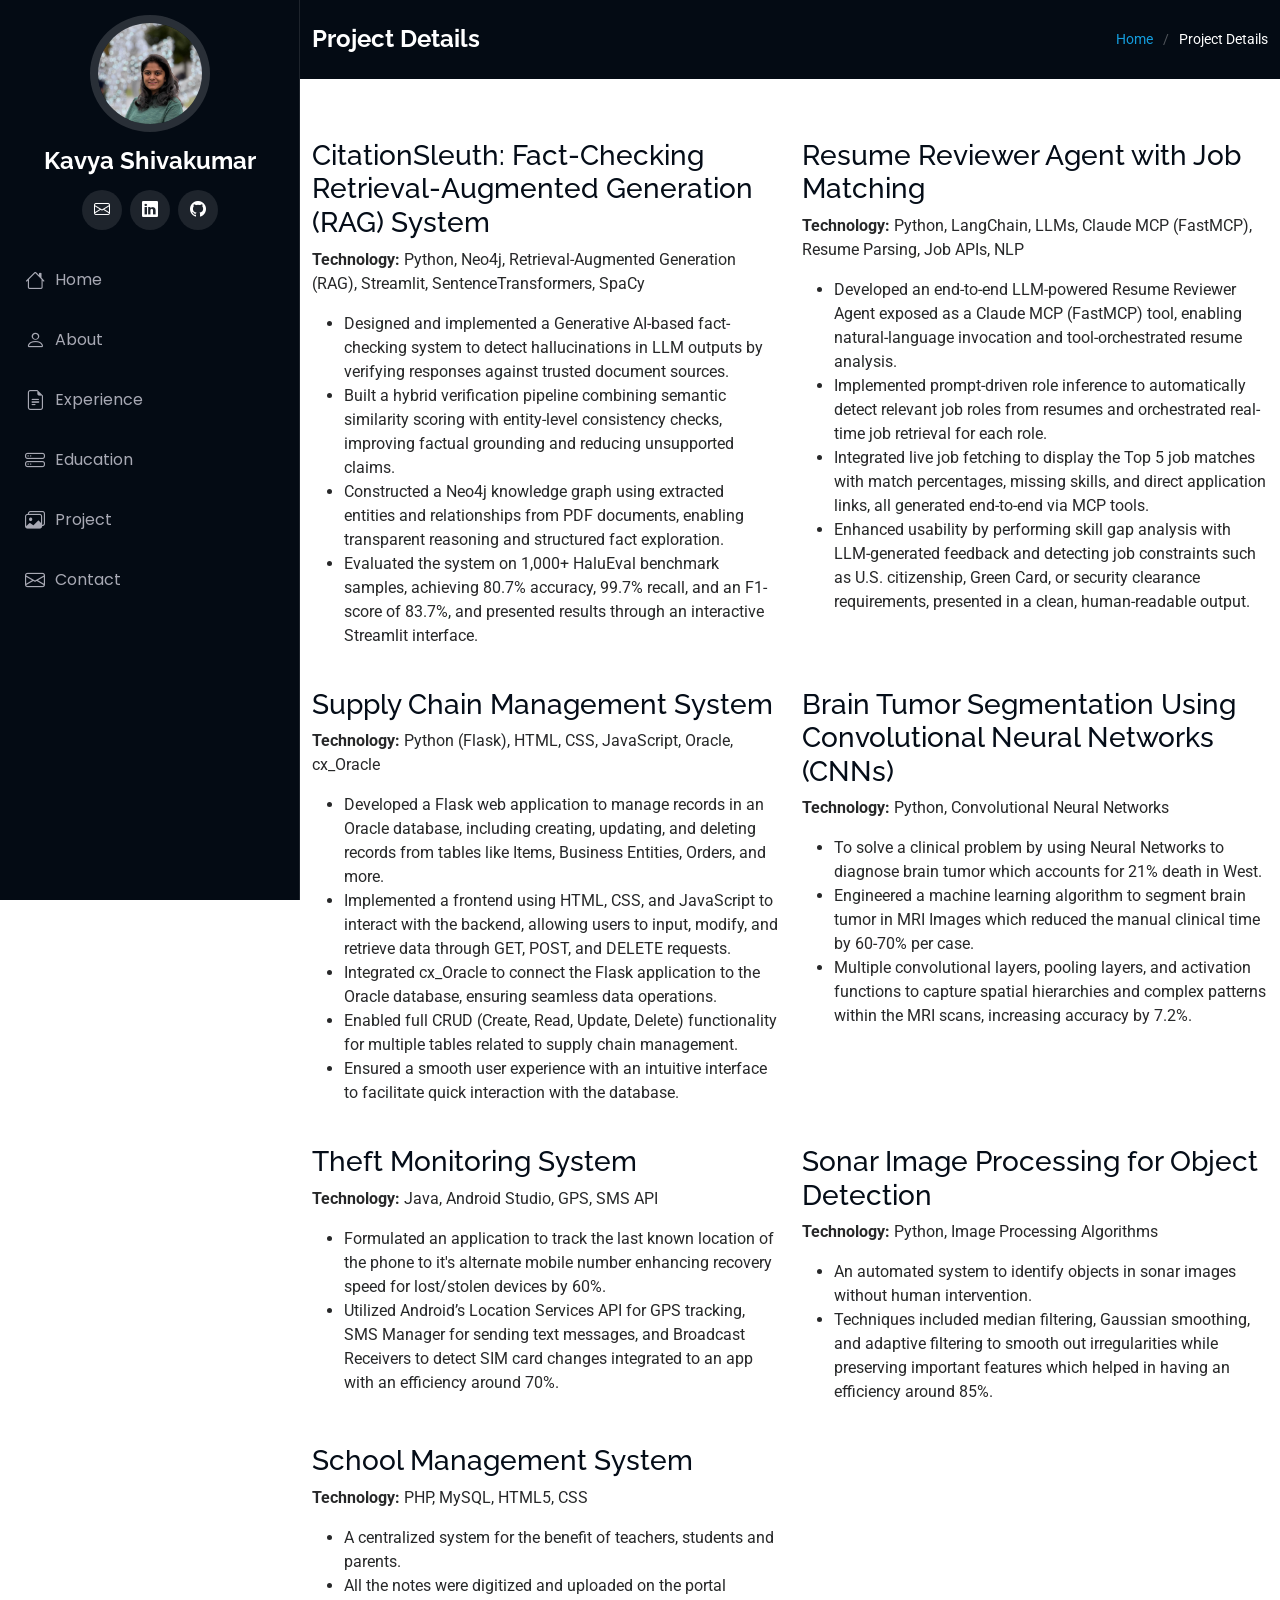
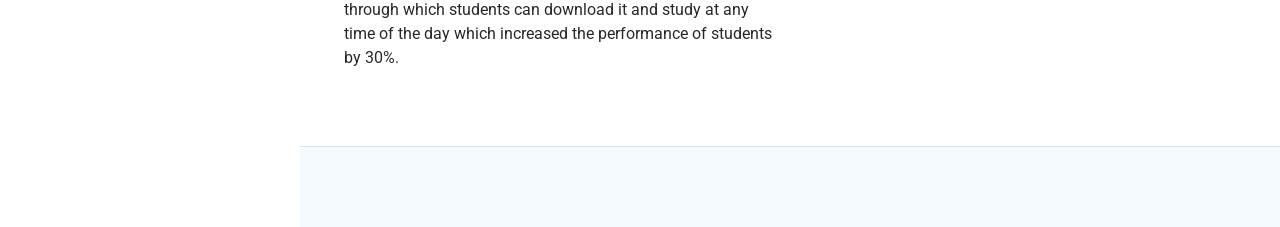
==== commit 8960b95b: "Updated project section" ====
--- a/project-details.html
+++ b/project-details.html
@@ -97,12 +97,12 @@
        <!-- Project 2 - Resume Reviewer Agent with Job Matching -->
       <div class="col-lg-6" data-aos="fade-up" data-aos-delay="100" id="resume-review">
         <h3>Resume Reviewer Agent with Job Matching</h3>
-        <p><strong>Technology:</strong> Python, LangChain, LLMs, Resume Parsing, Job APIs, NLP</p>
-        <ul>
-          <li>Developed an end-to-end Resume Reviewer Agent that automatically analyzes resumes and detects relevant job roles using Large Language Models (LLMs).</li>
-          <li>Integrated real-time job fetching to retrieve postings for identified roles and display the Top 5 job matches along with match percentages and direct application links.</li>
-          <li>Implemented skill gap analysis to highlight missing skills for each role and generate concise, LLM-driven feedback to guide candidate upskilling.</li>
-          <li>Enhanced practical usability by detecting job constraints such as U.S. citizenship, Green Card, or security clearance requirements, and presenting all results in a clean, human-readable output format.</li>
+        <p><strong>Technology:</strong> Python, LangChain, LLMs, Claude MCP (FastMCP), Resume Parsing, Job APIs, NLP</p>
+        <ul>
+          <li>Developed an end-to-end LLM-powered Resume Reviewer Agent exposed as a Claude MCP (FastMCP) tool, enabling natural-language invocation and tool-orchestrated resume analysis.</li>
+          <li>Implemented prompt-driven role inference to automatically detect relevant job roles from resumes and orchestrated real-time job retrieval for each role.</li>
+          <li>Integrated live job fetching to display the Top 5 job matches with match percentages, missing skills, and direct application links, all generated end-to-end via MCP tools.</li>
+          <li>Enhanced usability by performing skill gap analysis with LLM-generated feedback and detecting job constraints such as U.S. citizenship, Green Card, or security clearance requirements, presented in a clean, human-readable output.</li>
           </ul>
       </div>
 
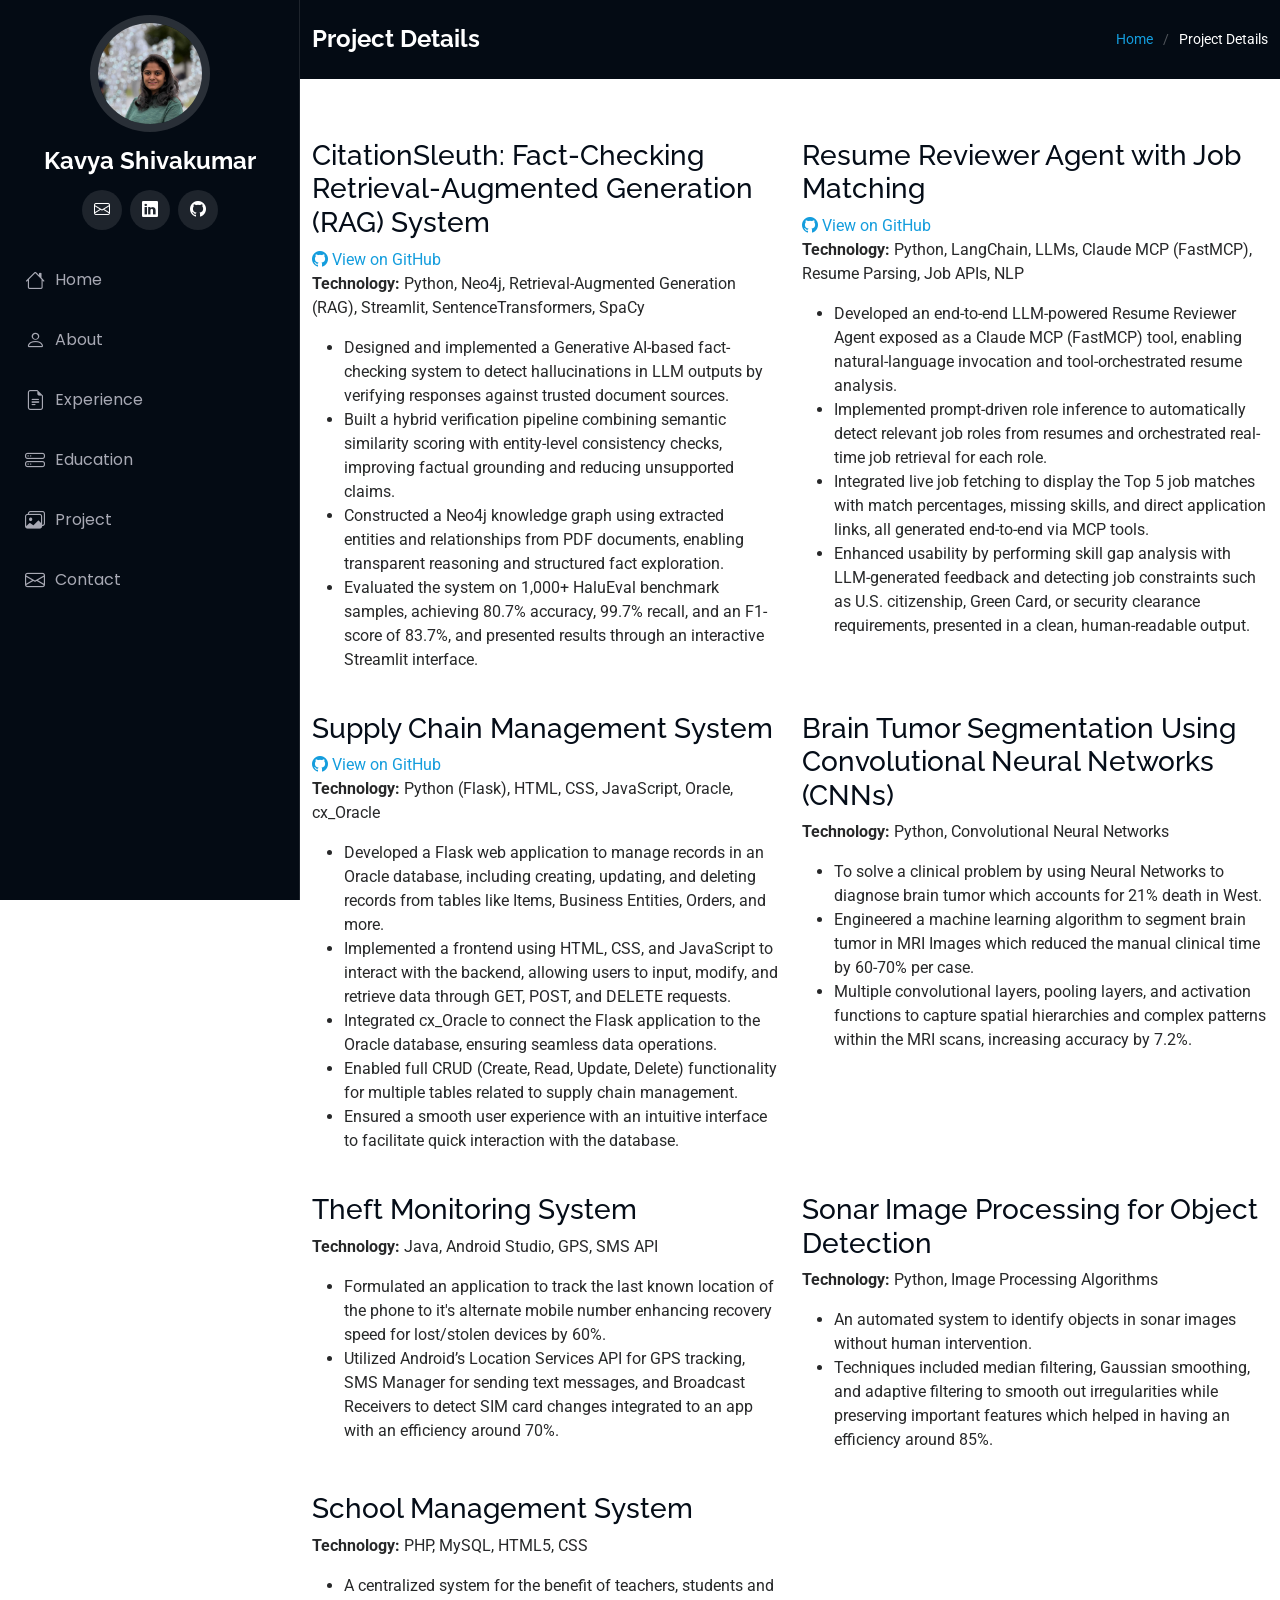
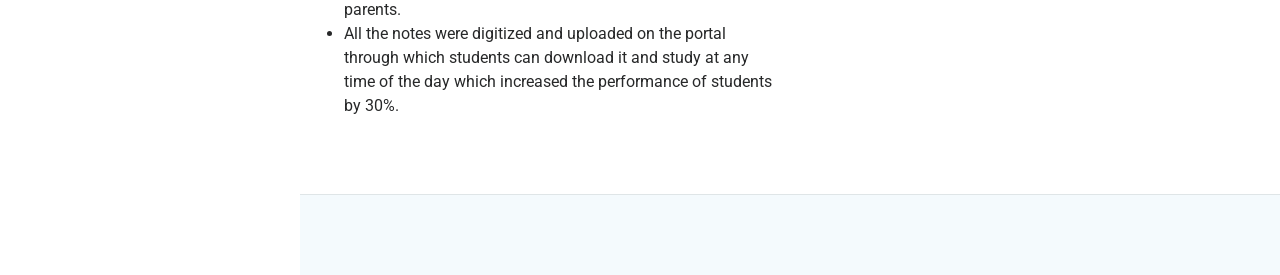
==== commit 30bea76b: "Modified code" ====
--- a/project-details.html
+++ b/project-details.html
@@ -85,6 +85,11 @@
        <!-- Project 1 - CitationSleuth -->
       <div class="col-lg-6" data-aos="fade-up" data-aos-delay="100" id="  ">
         <h3>CitationSleuth: Fact-Checking Retrieval-Augmented Generation (RAG) System</h3>
+       <div class="project-links">
+          <a href="https://github.com/kavya2696/CitationSlueth" target="_blank">
+          <i class="bi bi-github"></i> View on GitHub
+         </a>
+        </div>
         <p><strong>Technology:</strong> Python, Neo4j, Retrieval-Augmented Generation (RAG), Streamlit, SentenceTransformers, SpaCy</p>
         <ul>
           <li>Designed and implemented a Generative AI-based fact-checking system to detect hallucinations in LLM outputs by verifying responses against trusted document sources.</li>
@@ -97,6 +102,11 @@
        <!-- Project 2 - Resume Reviewer Agent with Job Matching -->
       <div class="col-lg-6" data-aos="fade-up" data-aos-delay="100" id="resume-review">
         <h3>Resume Reviewer Agent with Job Matching</h3>
+         <div class="project-links">
+          <a href="https://github.com/kavya2696/Resume-Reviewer-Agent-with-Job-Matching" target="_blank">
+          <i class="bi bi-github"></i> View on GitHub
+         </a>
+        </div>
         <p><strong>Technology:</strong> Python, LangChain, LLMs, Claude MCP (FastMCP), Resume Parsing, Job APIs, NLP</p>
         <ul>
           <li>Developed an end-to-end LLM-powered Resume Reviewer Agent exposed as a Claude MCP (FastMCP) tool, enabling natural-language invocation and tool-orchestrated resume analysis.</li>
@@ -109,6 +119,11 @@
        <!-- Project 3 - Supply Chain Management System  -->
       <div class="col-lg-6" data-aos="fade-up" data-aos-delay="100" id="brain-tumor-segmentation">
         <h3>Supply Chain Management System </h3>
+         <div class="project-links">
+          <a href="https://github.com/kavya2696/database-management" target="_blank">
+          <i class="bi bi-github"></i> View on GitHub
+         </a>
+        </div>
         <p><strong>Technology:</strong> Python (Flask), HTML, CSS, JavaScript, Oracle, cx_Oracle</p>
         <ul>
           <li>Developed a Flask web application to manage records in an Oracle database, including creating, updating, and deleting records from tables like Items, Business Entities, Orders, and more.</li>
--- a/assets/css/main.css
+++ b/assets/css/main.css
@@ -1163,3 +1163,80 @@
   color: var(--accent-color);
 }
 
+/* Add space above Address box */
+#contact .info-wrap {
+  margin-top: 30px;
+}
+
+/* Tighten spacing under View CV */
+#contact .contact-icon-row {
+  margin-top: 10px;   /* pulls icons up */
+}
+
+/* Remove extra spacing from section title */
+#contact .section-title {
+  padding-bottom: 10px; /* was 60px */
+}
+
+/* ===== Contact List Formatting Fix ===== */
+
+.contact-list {
+  margin-top: 20px;
+  max-width: 420px;
+}
+
+/* Card */
+.contact-list-item {
+  display: flex;
+  align-items: center;
+  gap: 16px;
+  padding: 14px 18px;
+  margin-bottom: 14px;
+  border-radius: 16px;
+  text-decoration: none;
+  background: color-mix(in srgb, var(--accent-color), transparent 92%);
+  transition: transform 0.25s ease, box-shadow 0.25s ease;
+}
+
+.contact-list-item:hover {
+  transform: translateY(-3px);
+  box-shadow: 0 10px 25px rgba(0, 0, 0, 0.08);
+}
+
+/* Icon circle */
+.icon-circle {
+  min-width: 46px;
+  height: 46px;
+  border-radius: 50%;
+  background: var(--accent-color);
+  display: flex;
+  align-items: center;
+  justify-content: center;
+}
+
+.icon-circle i {
+  font-size: 20px;
+  color: #fff;
+}
+
+/* Text block */
+.contact-text {
+  display: flex;
+  flex-direction: column;
+}
+
+.contact-text h4 {
+  margin: 0;
+  font-size: 15px;
+  font-weight: 600;
+  color: var(--heading-color);
+}
+
+.contact-text p {
+  margin: 2px 0 0;
+  font-size: 13px;
+  color: var(--accent-color);
+  word-break: break-word;
+}
+
+
